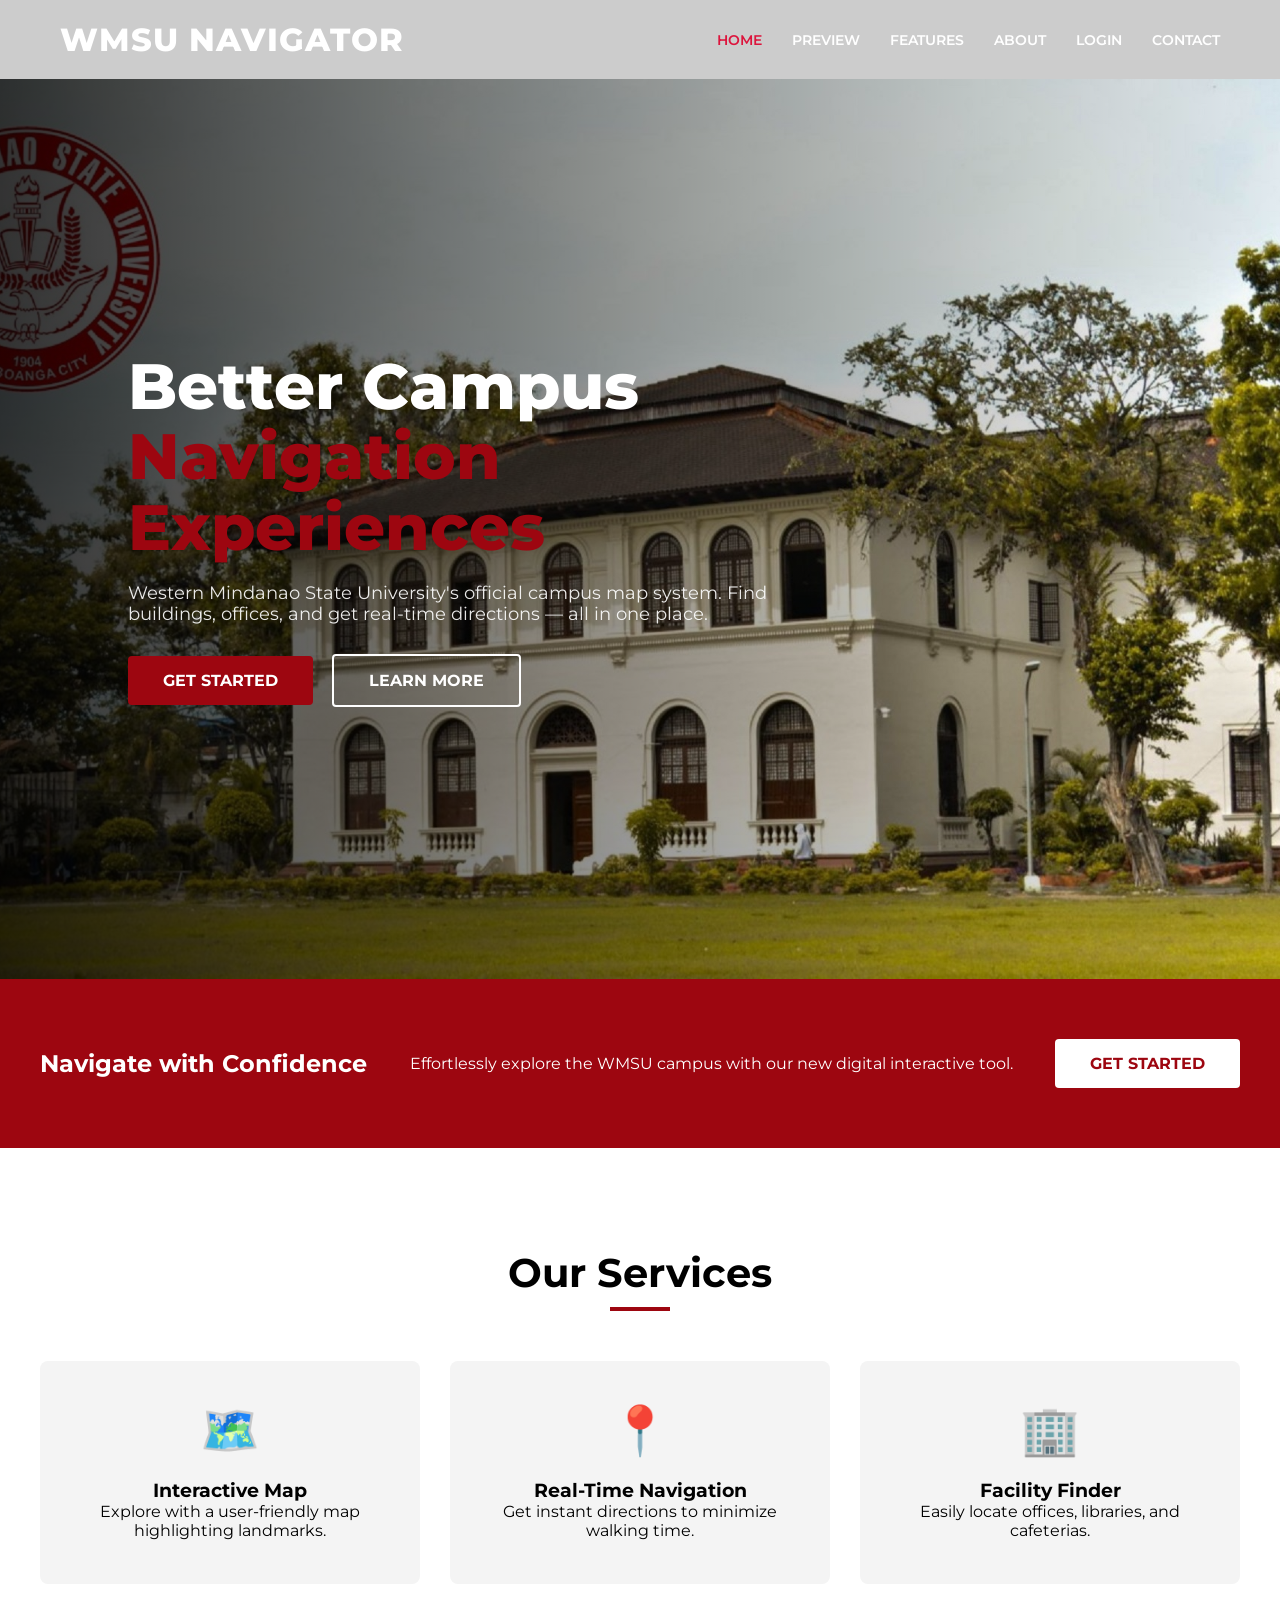
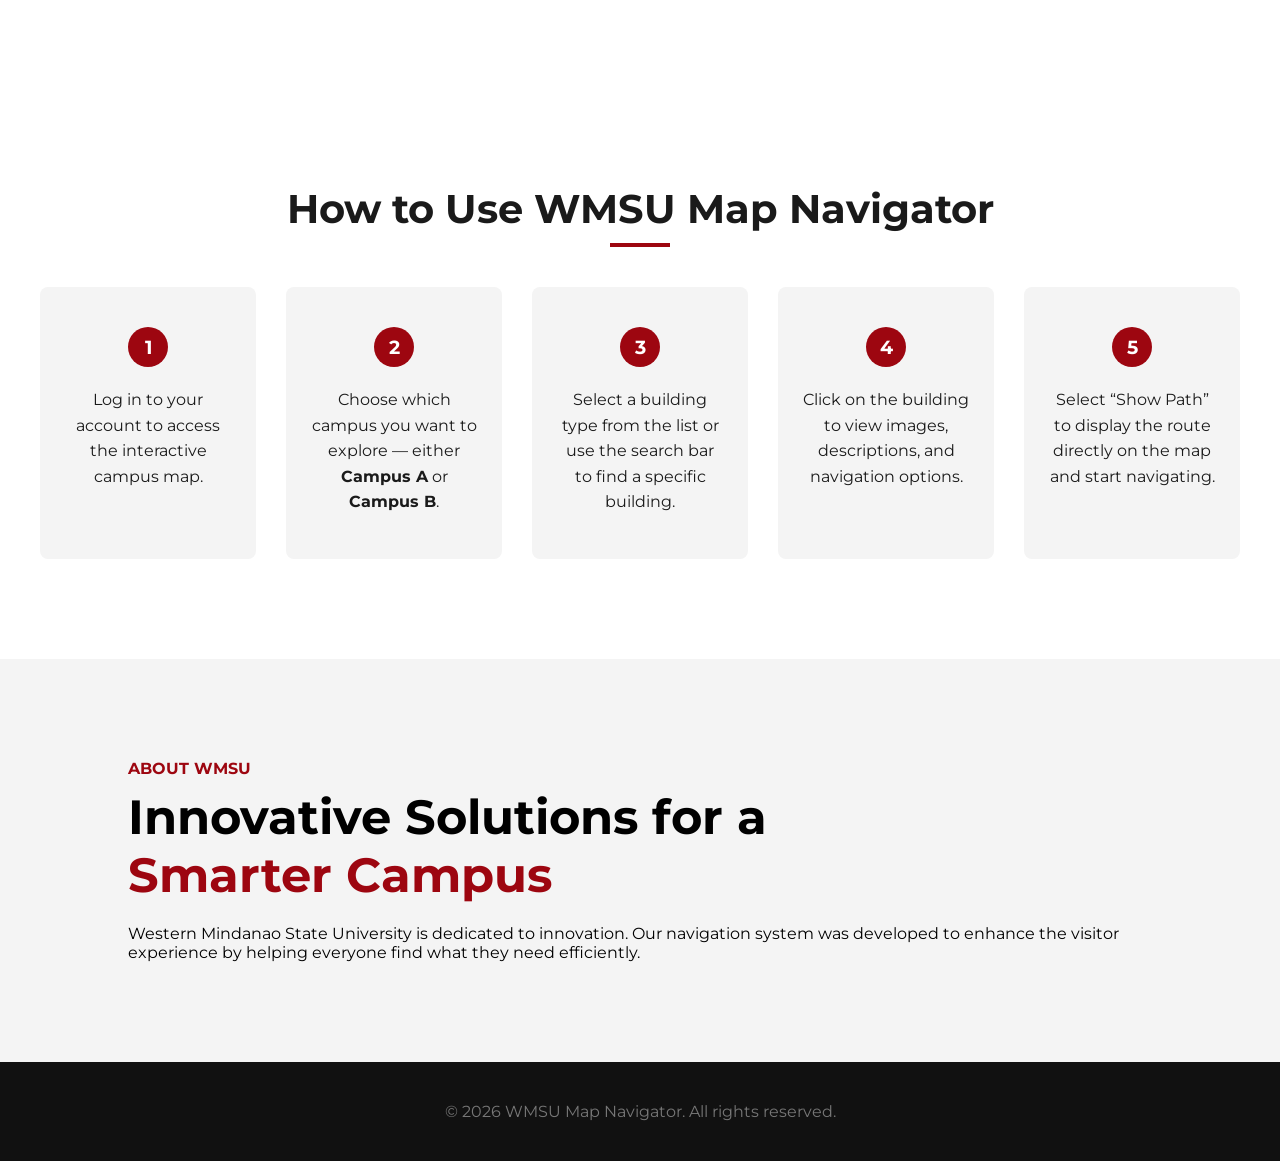
==== index.html @ 0d2ddda2 "Initial commit" ====
<!DOCTYPE html>
<html lang="en">
<head>
    <meta charset="UTF-8" />
    <meta name="viewport" content="width=device-width, initial-scale=1.0" />
    <title>WMSU Map Navigator | Landing Page</title>
    <link href="https://fonts.googleapis.com/css2?family=Montserrat:wght@400;700;800&display=swap" rel="stylesheet" />
    <link rel="stylesheet" href="./assets/css/Landing-Page.css" />
</head>
<body>

<header class="navbar">
    <div class="nav-container">
        <h1 class="logo">WMSU Navigator</h1>
        <nav>
            <ul>
                <li><a href="#home" class="active">Home</a></li>
                <li><a href="./html/Preview.html">Preview</a></li>
                <li><a href="#features">Features</a></li>
                <li><a href="#about">About</a></li>
                <li><a href="./html/Login-Page.html">Login</a></li>
                <li><a href="./html/Contacts.html">Contact</a></li>
            </ul>
        </nav>
    </div>
</header>

<section class="hero" id="home">
    <div class="hero-overlay"></div>
    <div class="hero-content">
        <h1>Better Campus <br><span>Navigation Experiences</span></h1>
        <p>Western Mindanao State University's official campus map system. Find buildings, offices, and get real-time directions — all in one place.</p>
        <div class="hero-btns">
            <a href="./html/Login-Page.html" class="btn btn-red">Get Started</a>
            <a href="#about" class="btn btn-outline">Learn More</a>
        </div>
    </div>
</section>

<section class="red-bar">
    <div class="bar-content">
        <h2>Navigate with Confidence</h2>
        <p>Effortlessly explore the WMSU campus with our new digital interactive tool.</p>
        <a href="./html/Fillout-Form.htm" class="btn btn-white">Get Started</a>
    </div>
</section>

<section id="features" class="features">
    <div class="section-header">
        <h2>Our Services</h2>
    </div>
    <div class="cards-container">
        <div class="card">
            <div class="icon">🗺️</div>
            <h3>Interactive Map</h3>
            <p>Explore with a user-friendly map highlighting landmarks.</p>
        </div>
        <div class="card">
            <div class="icon">📍</div>
            <h3>Real-Time Navigation</h3>
            <p>Get instant directions to minimize walking time.</p>
        </div>
        <div class="card">
            <div class="icon">🏢</div>
            <h3>Facility Finder</h3>
            <p>Easily locate offices, libraries, and cafeterias.</p>
        </div>
    </div>
</section>

<section id="how-to-use" class="how-to-use">
    <div class="section-header">
        <h2>How to Use WMSU Map Navigator</h2>
    </div>
    <div class="steps-container">
        <div class="step">
            <span class="step-number">1</span>
            <p>Log in to your account to access the interactive campus map.</p>
        </div>
        <div class="step">
            <span class="step-number">2</span>
            <p>Choose which campus you want to explore — either <strong>Campus A</strong> or <strong>Campus B</strong>.</p>
        </div>
        <div class="step">
            <span class="step-number">3</span>
            <p>Select a building type from the list or use the search bar to find a specific building.</p>
        </div>
        <div class="step">
            <span class="step-number">4</span>
            <p>Click on the building to view images, descriptions, and navigation options.</p>
        </div>
        <div class="step">
            <span class="step-number">5</span>
            <p>Select “Show Path” to display the route directly on the map and start navigating.</p>
        </div>
    </div>
</section>

<section id="about" class="about-split">
    <div class="about-text">
        <span class="sub-label">About WMSU</span>
        <h2>Innovative Solutions for a <br><span>Smarter Campus</span></h2>
        <p>Western Mindanao State University is dedicated to innovation. Our navigation system was developed to enhance the visitor experience by helping everyone find what they need efficiently.</p>
    </div>
</section>


<footer>
    <p>&copy; 2026 WMSU Map Navigator. All rights reserved.</p>
</footer>

</body>
</html>
---- assets/css/Landing-Page.css ----
:root {
    --crimson: #9d0610;
    --dark-crimson: #7a040b;
    --white: #ffffff;
    --gray: #f4f4f4;
    --text-dark: #1a1a1a;
}

* {
    margin: 0;
    padding: 0;
    box-sizing: border-box;
    font-family: 'Montserrat', sans-serif;
}

html { scroll-behavior: smooth; }

/* Navbar - High Contrast */
.navbar {
    position: sticky;
    top: 0;
    width: 100%;
    z-index: 1000;
    padding: 20px 0;
    background: rgba(0,0,0,0.2);
}

.nav-container {
    max-width: 1200px;
    margin: 0 auto;
    display: flex;
    justify-content: space-between;
    align-items: center;
    padding: 0 20px;
}

.logo { color: var(--white); font-weight: 800; text-transform: uppercase; letter-spacing: 1px; }

nav ul { display: flex; list-style: none; gap: 30px; }

nav ul li a {
    color: var(--white);
    text-decoration: none;
    font-weight: 600;
    font-size: 0.9rem;
    text-transform: uppercase;
}

.active {
    color: crimson;
}

/* Hero Section */
.hero {
    height: 100vh;
    background: url('../images/CTE.png') no-repeat center center/cover;
    display: flex;
    align-items: center;
    padding: 0 10%;
    position: relative;
    color: var(--white);
}

.hero-overlay {
    position: absolute;
    top: 0; left: 0; width: 100%; height: 100%;
    background: linear-gradient(to right, rgba(0,0,0,0.8), transparent);
}

.hero-content { position: relative; max-width: 700px; }

.hero-content h1 { font-size: 4rem; font-weight: 800; line-height: 1.1; margin-bottom: 20px; }

.hero-content span { color: var(--crimson); }

.hero-content p { font-size: 1.1rem; margin-bottom: 30px; opacity: 0.9; }

/* Buttons */
.btn {
    padding: 15px 35px;
    text-decoration: none;
    font-weight: 700;
    text-transform: uppercase;
    border-radius: 4px;
    display: inline-block;
    transition: 0.3s;
}

.btn-red { background: var(--crimson); color: var(--white); margin-right: 15px; }

.btn-outline { border: 2px solid var(--white); color: var(--white); }

.btn-white { background: var(--white); color: var(--crimson); }

.btn:hover { transform: translateY(-3px); opacity: 0.9; }

/* Red Banner Bar (From Screenshot) */
.red-bar {
    background: var(--crimson);
    padding: 60px 20px;
    color: var(--white);
}

.bar-content {
    max-width: 1200px;
    margin: 0 auto;
    display: flex;
    justify-content: space-between;
    align-items: center;
    flex-wrap: wrap;
    gap: 20px;
}

/* Features Grid */
.features { padding: 100px 20px; background: var(--white); text-align: center; }

.section-header h2 { font-size: 2.5rem; margin-bottom: 50px; position: relative; }

.section-header h2::after {
    content: ''; display: block; width: 60px; height: 4px; background: var(--crimson);
    margin: 10px auto;
}

.cards-container {
    display: grid;
    grid-template-columns: repeat(auto-fit, minmax(300px, 1fr));
    gap: 30px;
    max-width: 1200px;
    margin: 0 auto;
}

.card {
    padding: 40px;
    background: var(--gray);
    border-radius: 8px;
    transition: 0.3s;
    border-bottom: 4px solid transparent;
}

.card:hover { border-bottom: 4px solid var(--crimson); transform: translateY(-10px); }

.card .icon { font-size: 3rem; margin-bottom: 20px; }

/* About Section Split */
.about-split { padding: 100px 10%; background: var(--gray); }

.sub-label { color: var(--crimson); font-weight: 700; text-transform: uppercase; display: block; margin-bottom: 10px; }

.about-text h2 { font-size: 3rem; margin-bottom: 20px; }

.about-text span { color: var(--crimson); }

footer { background: #111; color: #777; padding: 40px; text-align: center; }

/* How-to-Use Section */
.how-to-use {
    background: var(--white);
    padding: 100px 20px;
    text-align: center;
}

.how-to-use .section-header h2 {
    font-size: 2.5rem;
    margin-bottom: 40px;
    color: var(--text-dark);
}

.steps-container {
    max-width: 1200px;
    margin: 0 auto;
    display: grid;
    grid-template-columns: repeat(auto-fit, minmax(200px, 1fr));
    gap: 30px;
}

.step {
    background: var(--gray);
    padding: 40px 25px;
    border-radius: 8px;
    text-align: center;
    display: flex;
    flex-direction: column;
    align-items: center;
    gap: 20px;
    transition: all 0.3s ease;
    border-bottom: 4px solid transparent;
}

.step:hover {
    transform: translateY(-10px);
    border-bottom: 4px solid var(--crimson);
    box-shadow: 0 10px 30px rgba(0,0,0,0.1);
}

.step-number {
    background: var(--crimson);
    color: var(--white);
    font-weight: 700;
    font-size: 1.2rem;
    width: 40px;
    height: 40px;
    border-radius: 50%;
    display: flex;
    align-items: center;
    justify-content: center;
    flex-shrink: 0;
}

.step p {
    margin: 0;
    font-size: 1rem;
    color: var(--text-dark);
    line-height: 1.6;
}
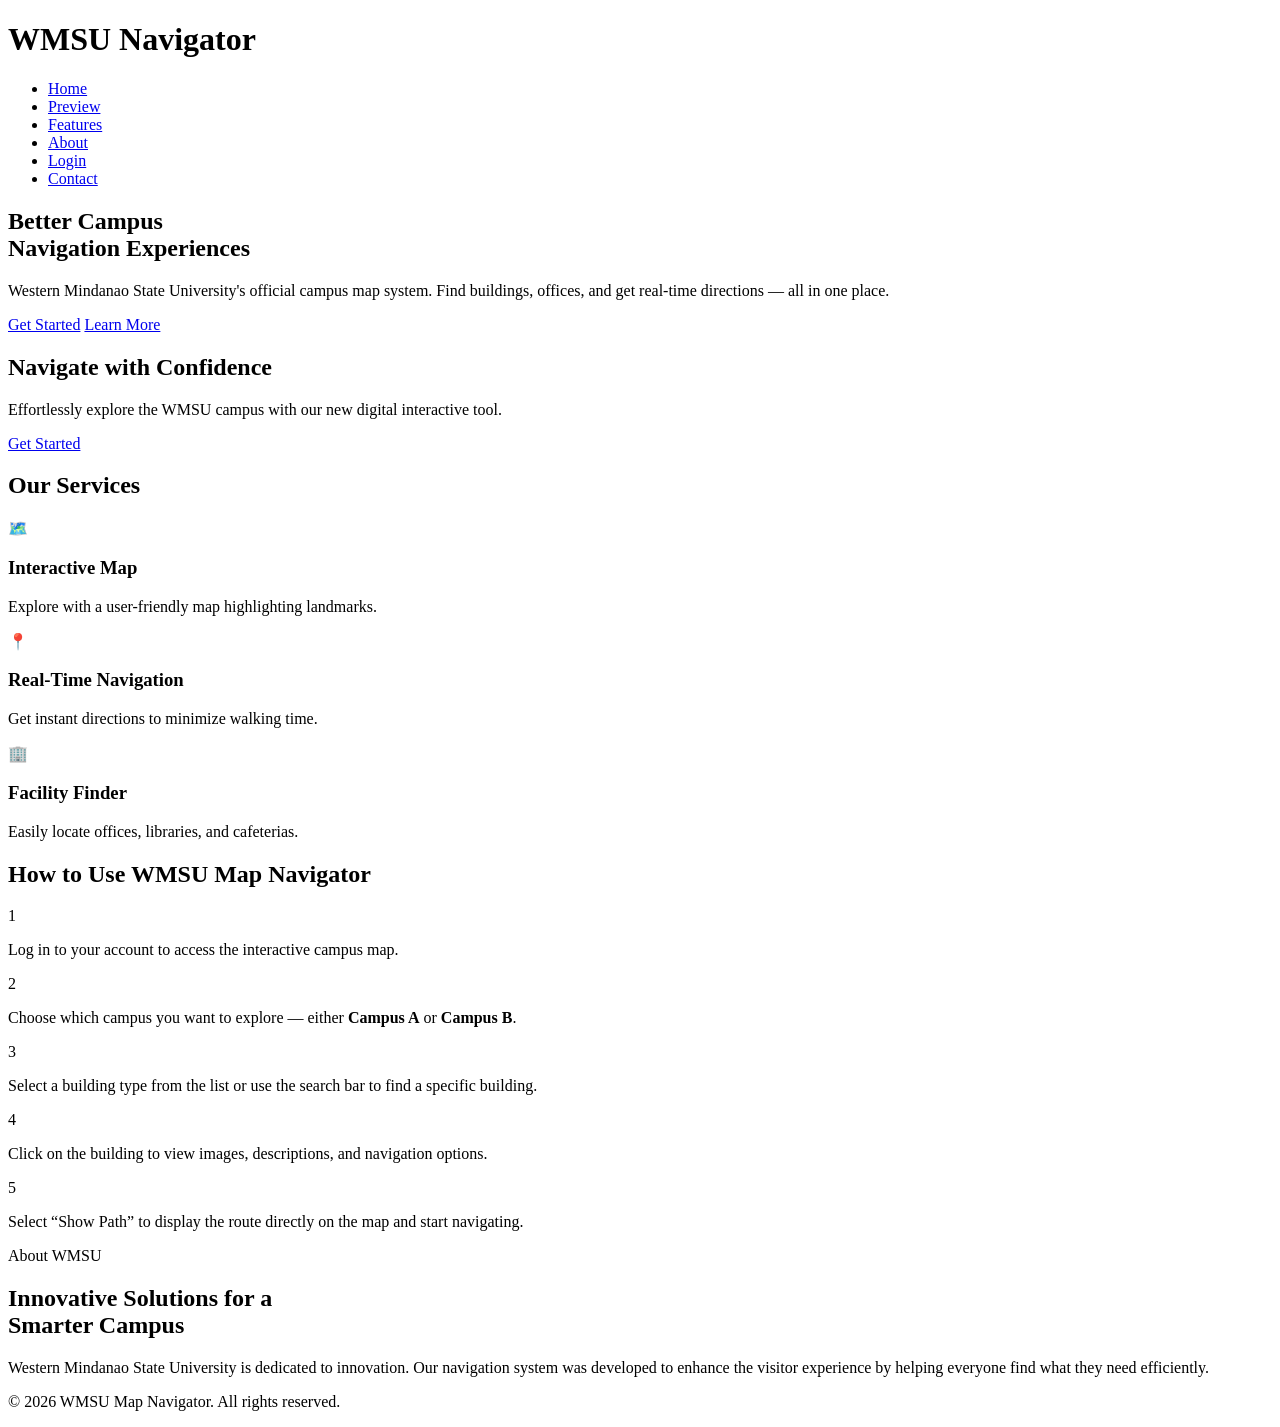
==== commit e65a7201: "refactor: consistent file naming" ====
--- a/index.html
+++ b/index.html
@@ -5,21 +5,27 @@
     <meta name="viewport" content="width=device-width, initial-scale=1.0" />
     <title>WMSU Map Navigator | Landing Page</title>
     <link href="https://fonts.googleapis.com/css2?family=Montserrat:wght@400;700;800&display=swap" rel="stylesheet" />
-    <link rel="stylesheet" href="./assets/css/Landing-Page.css" />
+    <link rel="stylesheet" href="./assets/css/landing-page.css" />
 </head>
 <body>
 
 <header class="navbar">
     <div class="nav-container">
         <h1 class="logo">WMSU Navigator</h1>
+        <input type="checkbox" id="nav-check" hidden>
+        <label for="nav-check" class="nav-toggler">
+            <span></span>
+            <span></span>
+            <span></span>
+        </label>
         <nav>
             <ul>
                 <li><a href="#home" class="active">Home</a></li>
-                <li><a href="./html/Preview.html">Preview</a></li>
+                <li><a href="./html/preview.html">Preview</a></li>
                 <li><a href="#features">Features</a></li>
                 <li><a href="#about">About</a></li>
-                <li><a href="./html/Login-Page.html">Login</a></li>
-                <li><a href="./html/Contacts.html">Contact</a></li>
+                <li><a href="./html/login-page.html">Login</a></li>
+                <li><a href="./html/contacts.html">Contact</a></li>
             </ul>
         </nav>
     </div>
@@ -31,7 +37,7 @@
         <h1>Better Campus <br><span>Navigation Experiences</span></h1>
         <p>Western Mindanao State University's official campus map system. Find buildings, offices, and get real-time directions — all in one place.</p>
         <div class="hero-btns">
-            <a href="./html/Login-Page.html" class="btn btn-red">Get Started</a>
+            <a href="./html/login-page.html" class="btn btn-red">Get Started</a>
             <a href="#about" class="btn btn-outline">Learn More</a>
         </div>
     </div>
@@ -41,7 +47,7 @@
     <div class="bar-content">
         <h2>Navigate with Confidence</h2>
         <p>Effortlessly explore the WMSU campus with our new digital interactive tool.</p>
-        <a href="./html/Fillout-Form.htm" class="btn btn-white">Get Started</a>
+        <a href="./html/fillout-form.html" class="btn btn-white">Get Started</a>
     </div>
 </section>
 
@@ -109,5 +115,23 @@
     <p>&copy; 2026 WMSU Map Navigator. All rights reserved.</p>
 </footer>
 
+<script>
+    document.addEventListener('DOMContentLoaded', () => {
+        // Check if the user is already authenticated
+        const isLoggedIn = localStorage.getItem('isLoggedIn') === 'true';
+        
+        if (isLoggedIn) {
+            // Update all buttons/links that originally pointed to the Login or Signup pages
+            const authLinks = document.querySelectorAll('a[href="./html/login-page.html"], a[href="./html/fillout-form.html"]');
+            
+            authLinks.forEach(link => {
+                // Change text based on whether it's a navbar link or a button
+                const isBtn = link.classList.contains('btn');
+                link.textContent = isBtn ? 'Return to Map' : 'Enter Map';
+                link.href = './html/wmsu-map-navigator.html';
+            });
+        }
+    });
+</script>
 </body>
-</html>+</html>
